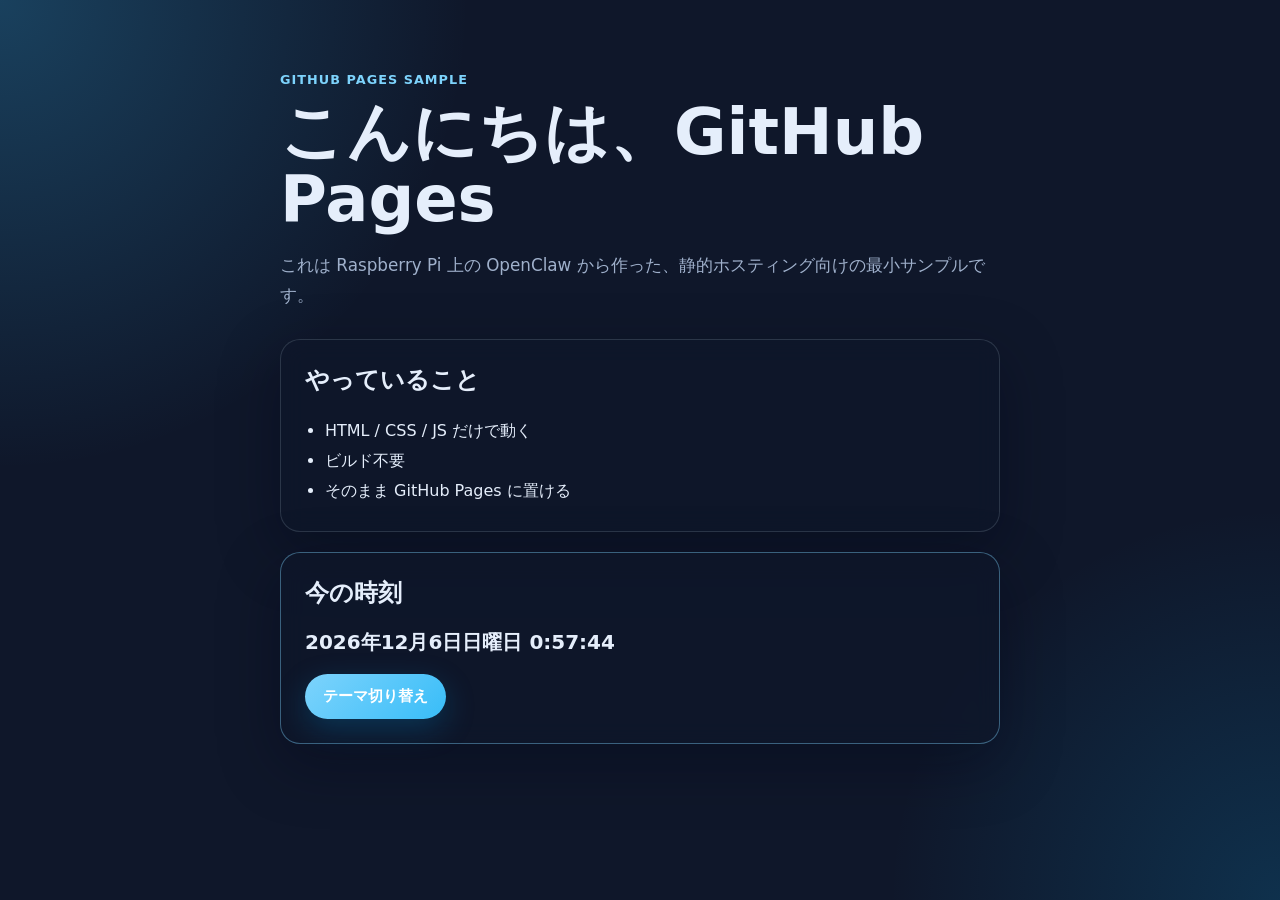
==== index.html @ 67a45b1c "feat: publish sample from repository root" ====
<!doctype html>
<html lang="ja">
  <head>
    <meta charset="UTF-8" />
    <meta name="viewport" content="width=device-width, initial-scale=1.0" />
    <title>GitHub Pages Sample</title>
    <meta name="description" content="OpenClawで作ったGitHub Pages向けHTMLサンプル" />
    <link rel="stylesheet" href="./style.css" />
  </head>
  <body>
    <main class="container">
      <p class="eyebrow">GitHub Pages Sample</p>
      <h1>こんにちは、GitHub Pages</h1>
      <p class="lead">
        これは Raspberry Pi 上の OpenClaw から作った、静的ホスティング向けの最小サンプルです。
      </p>

      <section class="card">
        <h2>やっていること</h2>
        <ul>
          <li>HTML / CSS / JS だけで動く</li>
          <li>ビルド不要</li>
          <li>そのまま GitHub Pages に置ける</li>
        </ul>
      </section>

      <section class="card accent">
        <h2>今の時刻</h2>
        <p id="clock">読み込み中...</p>
        <button id="themeToggle" type="button">テーマ切り替え</button>
      </section>
    </main>

    <script src="./script.js"></script>
  </body>
</html>
---- style.css ----
:root {
  --bg: #0f172a;
  --panel: rgba(15, 23, 42, 0.72);
  --text: #e5eefb;
  --muted: #9fb0cb;
  --accent: #7dd3fc;
  --accent-strong: #38bdf8;
  --border: rgba(148, 163, 184, 0.22);
  --shadow: 0 20px 60px rgba(2, 6, 23, 0.35);
}

body.light {
  --bg: #eef4ff;
  --panel: rgba(255, 255, 255, 0.88);
  --text: #14213d;
  --muted: #52607a;
  --accent: #0284c7;
  --accent-strong: #0369a1;
  --border: rgba(15, 23, 42, 0.1);
  --shadow: 0 20px 50px rgba(15, 23, 42, 0.12);
}

* {
  box-sizing: border-box;
}

body {
  margin: 0;
  min-height: 100vh;
  font-family: Inter, ui-sans-serif, system-ui, -apple-system, BlinkMacSystemFont, "Segoe UI", sans-serif;
  color: var(--text);
  background:
    radial-gradient(circle at top left, rgba(56, 189, 248, 0.25), transparent 30%),
    radial-gradient(circle at bottom right, rgba(14, 165, 233, 0.18), transparent 25%),
    var(--bg);
  transition: background 0.2s ease, color 0.2s ease;
}

.container {
  width: min(720px, calc(100% - 32px));
  margin: 0 auto;
  padding: 72px 0;
}

.eyebrow {
  margin: 0 0 12px;
  color: var(--accent);
  font-weight: 700;
  letter-spacing: 0.08em;
  text-transform: uppercase;
  font-size: 0.8rem;
}

h1,
h2 {
  margin-top: 0;
}

h1 {
  font-size: clamp(2.2rem, 5vw, 4rem);
  line-height: 1.05;
  margin-bottom: 16px;
}

.lead {
  font-size: 1.05rem;
  line-height: 1.8;
  color: var(--muted);
  margin-bottom: 28px;
}

.card {
  background: var(--panel);
  border: 1px solid var(--border);
  backdrop-filter: blur(12px);
  border-radius: 20px;
  padding: 24px;
  box-shadow: var(--shadow);
  margin-bottom: 20px;
}

.card.accent {
  border-color: rgba(125, 211, 252, 0.4);
}

ul {
  margin: 0;
  padding-left: 20px;
  line-height: 1.9;
}

#clock {
  font-size: 1.25rem;
  font-weight: 700;
  margin: 12px 0 18px;
}

button {
  appearance: none;
  border: none;
  border-radius: 999px;
  padding: 12px 18px;
  font-size: 0.95rem;
  font-weight: 700;
  background: linear-gradient(135deg, var(--accent), var(--accent-strong));
  color: white;
  cursor: pointer;
  box-shadow: 0 10px 30px rgba(2, 132, 199, 0.28);
}

button:hover {
  transform: translateY(-1px);
}
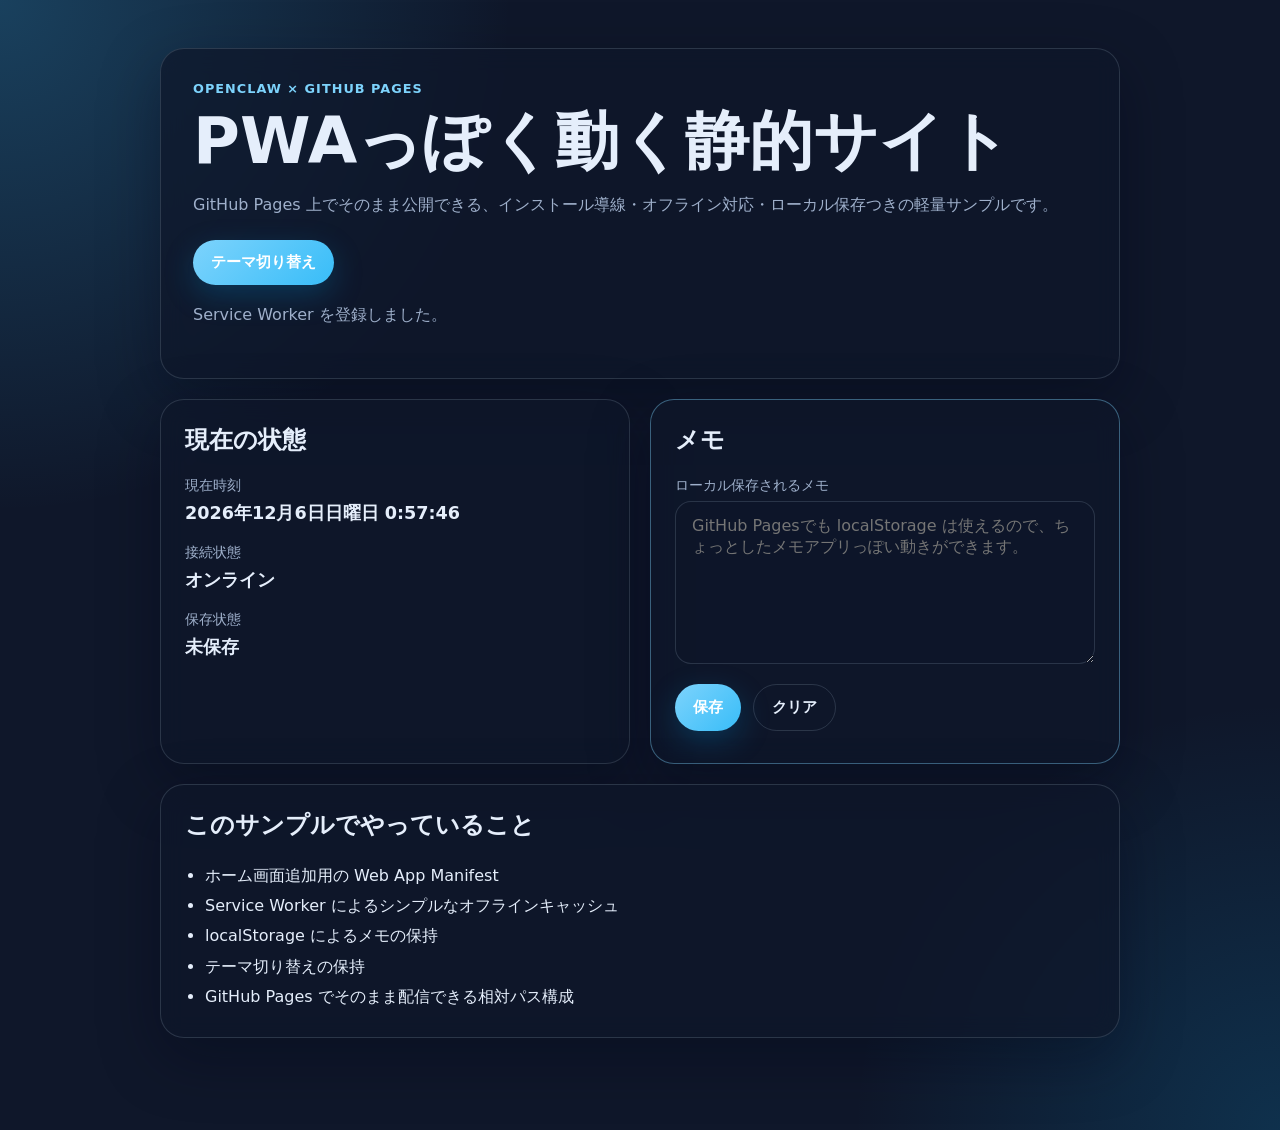
==== commit 0a1b418a: "feat: add PWA-style GitHub Pages demo" ====
--- a/index.html
+++ b/index.html
@@ -3,31 +3,66 @@
   <head>
     <meta charset="UTF-8" />
     <meta name="viewport" content="width=device-width, initial-scale=1.0" />
-    <title>GitHub Pages Sample</title>
-    <meta name="description" content="OpenClawで作ったGitHub Pages向けHTMLサンプル" />
+    <meta name="theme-color" content="#0f172a" />
+    <title>OpenClaw PWA Sample</title>
+    <meta name="description" content="GitHub Pagesで動くPWA風のサンプルサイト" />
+    <link rel="manifest" href="./manifest.webmanifest" />
     <link rel="stylesheet" href="./style.css" />
   </head>
   <body>
     <main class="container">
-      <p class="eyebrow">GitHub Pages Sample</p>
-      <h1>こんにちは、GitHub Pages</h1>
-      <p class="lead">
-        これは Raspberry Pi 上の OpenClaw から作った、静的ホスティング向けの最小サンプルです。
-      </p>
+      <header class="hero card">
+        <p class="eyebrow">OpenClaw × GitHub Pages</p>
+        <h1>PWAっぽく動く静的サイト</h1>
+        <p class="lead">
+          GitHub Pages 上でそのまま公開できる、インストール導線・オフライン対応・ローカル保存つきの軽量サンプルです。
+        </p>
+        <div class="hero-actions">
+          <button id="themeToggle" type="button">テーマ切り替え</button>
+          <button id="installButton" type="button" class="secondary" hidden>アプリとして追加</button>
+        </div>
+        <p id="installStatus" class="subtle">ブラウザが対応していればホーム画面追加できます。</p>
+      </header>
+
+      <section class="grid">
+        <section class="card">
+          <h2>現在の状態</h2>
+          <div class="status-list">
+            <div>
+              <span class="label">現在時刻</span>
+              <strong id="clock">読み込み中...</strong>
+            </div>
+            <div>
+              <span class="label">接続状態</span>
+              <strong id="connectionStatus">確認中...</strong>
+            </div>
+            <div>
+              <span class="label">保存状態</span>
+              <strong id="saveStatus">未保存</strong>
+            </div>
+          </div>
+        </section>
+
+        <section class="card accent">
+          <h2>メモ</h2>
+          <label class="label" for="memoInput">ローカル保存されるメモ</label>
+          <textarea id="memoInput" rows="7" placeholder="GitHub Pagesでも localStorage は使えるので、ちょっとしたメモアプリっぽい動きができます。"></textarea>
+          <div class="hero-actions small">
+            <button id="saveMemoButton" type="button">保存</button>
+            <button id="clearMemoButton" type="button" class="secondary">クリア</button>
+          </div>
+        </section>
+      </section>
 
       <section class="card">
-        <h2>やっていること</h2>
+        <h2>このサンプルでやっていること</h2>
         <ul>
-          <li>HTML / CSS / JS だけで動く</li>
-          <li>ビルド不要</li>
-          <li>そのまま GitHub Pages に置ける</li>
+          <li>ホーム画面追加用の Web App Manifest</li>
+          <li>Service Worker によるシンプルなオフラインキャッシュ</li>
+          <li>localStorage によるメモの保持</li>
+          <li>テーマ切り替えの保持</li>
+          <li>GitHub Pages でそのまま配信できる相対パス構成</li>
         </ul>
-      </section>
-
-      <section class="card accent">
-        <h2>今の時刻</h2>
-        <p id="clock">読み込み中...</p>
-        <button id="themeToggle" type="button">テーマ切り替え</button>
       </section>
     </main>
 
--- a/style.css
+++ b/style.css
@@ -20,9 +20,7 @@
   --shadow: 0 20px 50px rgba(15, 23, 42, 0.12);
 }
 
-* {
-  box-sizing: border-box;
-}
+* { box-sizing: border-box; }
 
 body {
   margin: 0;
@@ -37,9 +35,9 @@
 }
 
 .container {
-  width: min(720px, calc(100% - 32px));
+  width: min(960px, calc(100% - 32px));
   margin: 0 auto;
-  padding: 72px 0;
+  padding: 48px 0 72px;
 }
 
 .eyebrow {
@@ -51,10 +49,7 @@
   font-size: 0.8rem;
 }
 
-h1,
-h2 {
-  margin-top: 0;
-}
+h1, h2 { margin-top: 0; }
 
 h1 {
   font-size: clamp(2.2rem, 5vw, 4rem);
@@ -62,37 +57,73 @@
   margin-bottom: 16px;
 }
 
-.lead {
-  font-size: 1.05rem;
+.lead, .subtle {
   line-height: 1.8;
   color: var(--muted);
-  margin-bottom: 28px;
 }
 
 .card {
   background: var(--panel);
   border: 1px solid var(--border);
   backdrop-filter: blur(12px);
-  border-radius: 20px;
+  border-radius: 24px;
   padding: 24px;
   box-shadow: var(--shadow);
   margin-bottom: 20px;
+}
+
+.hero { padding: 32px; }
+
+.grid {
+  display: grid;
+  grid-template-columns: repeat(auto-fit, minmax(280px, 1fr));
+  gap: 20px;
 }
 
 .card.accent {
   border-color: rgba(125, 211, 252, 0.4);
 }
 
-ul {
-  margin: 0;
-  padding-left: 20px;
-  line-height: 1.9;
+.status-list {
+  display: grid;
+  gap: 18px;
 }
 
-#clock {
-  font-size: 1.25rem;
-  font-weight: 700;
-  margin: 12px 0 18px;
+.label {
+  display: block;
+  color: var(--muted);
+  font-size: 0.9rem;
+  margin-bottom: 6px;
+}
+
+strong {
+  font-size: 1.1rem;
+}
+
+textarea {
+  width: 100%;
+  border: 1px solid var(--border);
+  background: rgba(15, 23, 42, 0.24);
+  color: var(--text);
+  border-radius: 16px;
+  padding: 14px 16px;
+  resize: vertical;
+  font: inherit;
+}
+
+body.light textarea {
+  background: rgba(255, 255, 255, 0.72);
+}
+
+.hero-actions {
+  display: flex;
+  flex-wrap: wrap;
+  gap: 12px;
+  margin: 20px 0 8px;
+}
+
+.hero-actions.small {
+  margin-top: 16px;
 }
 
 button {
@@ -108,6 +139,17 @@
   box-shadow: 0 10px 30px rgba(2, 132, 199, 0.28);
 }
 
-button:hover {
-  transform: translateY(-1px);
+button.secondary {
+  background: transparent;
+  color: var(--text);
+  border: 1px solid var(--border);
+  box-shadow: none;
 }
+
+button:hover { transform: translateY(-1px); }
+
+ul {
+  margin: 0;
+  padding-left: 20px;
+  line-height: 1.9;
+}
